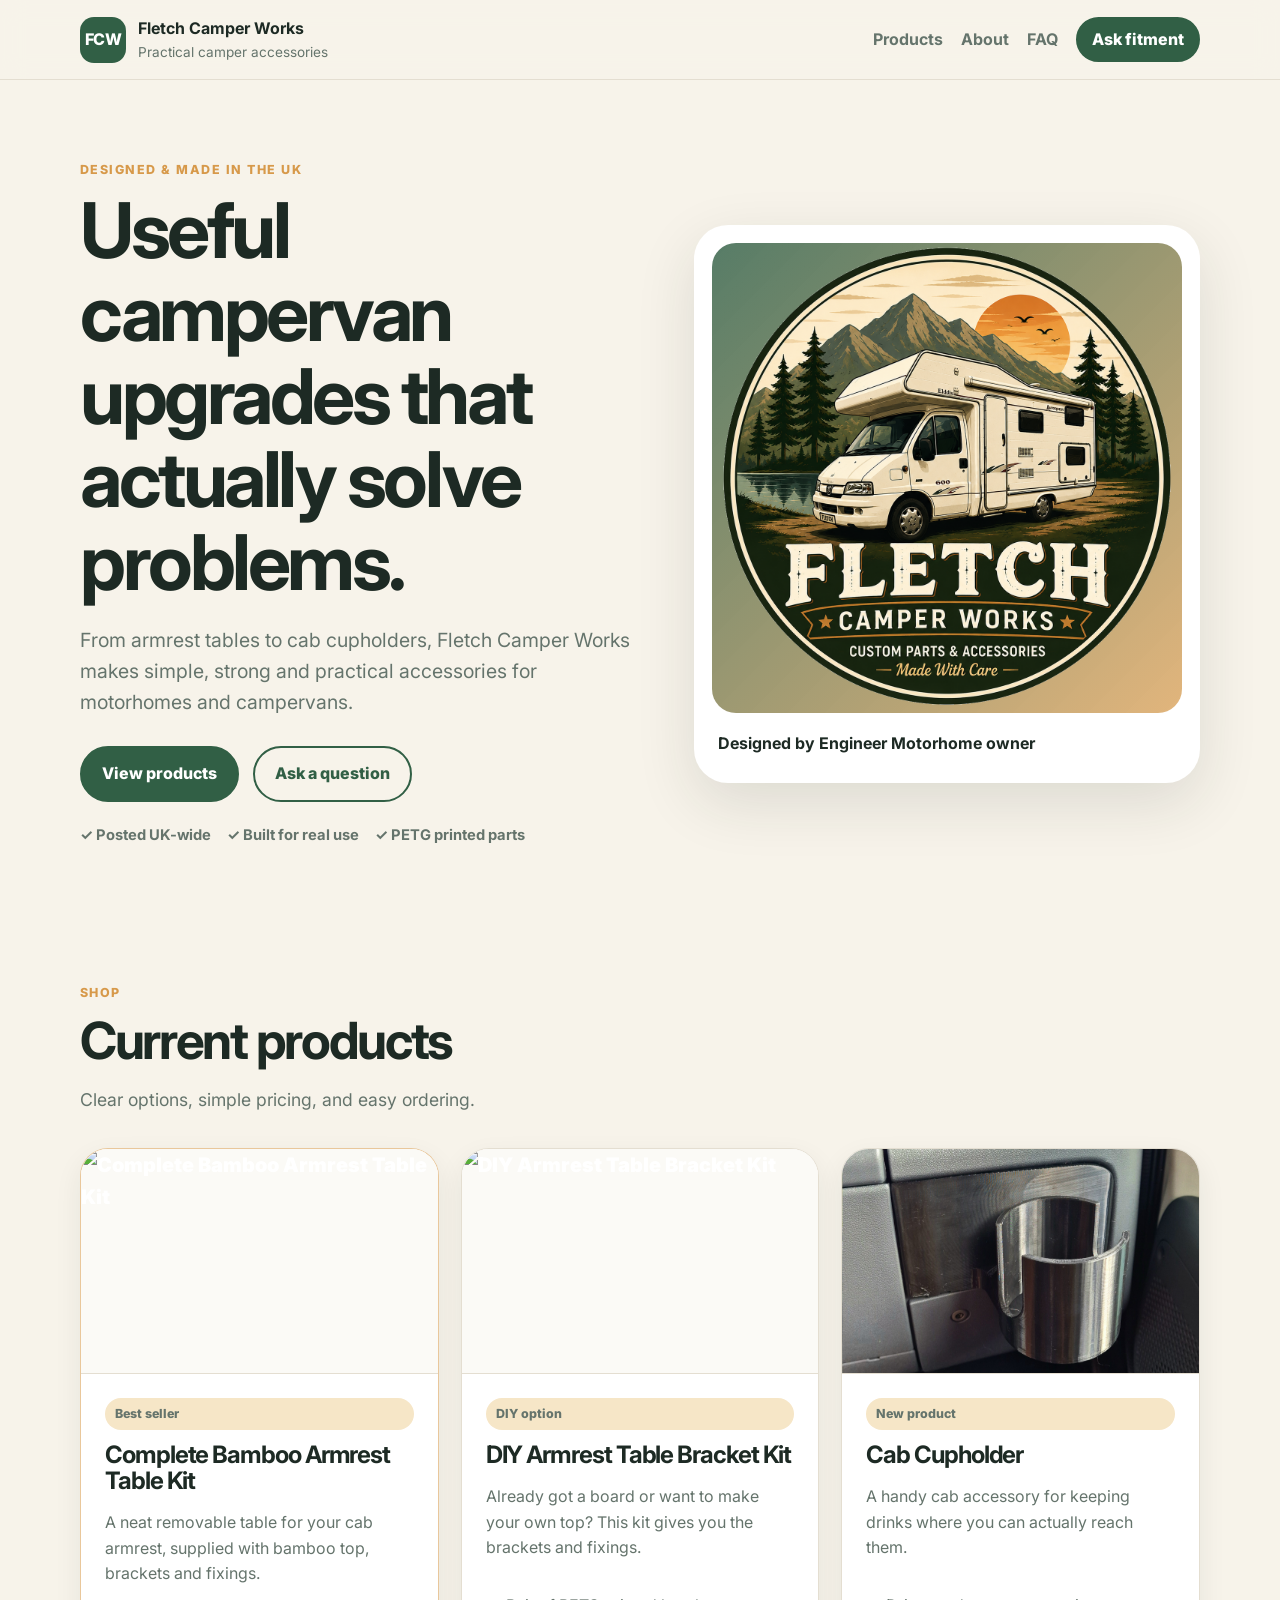
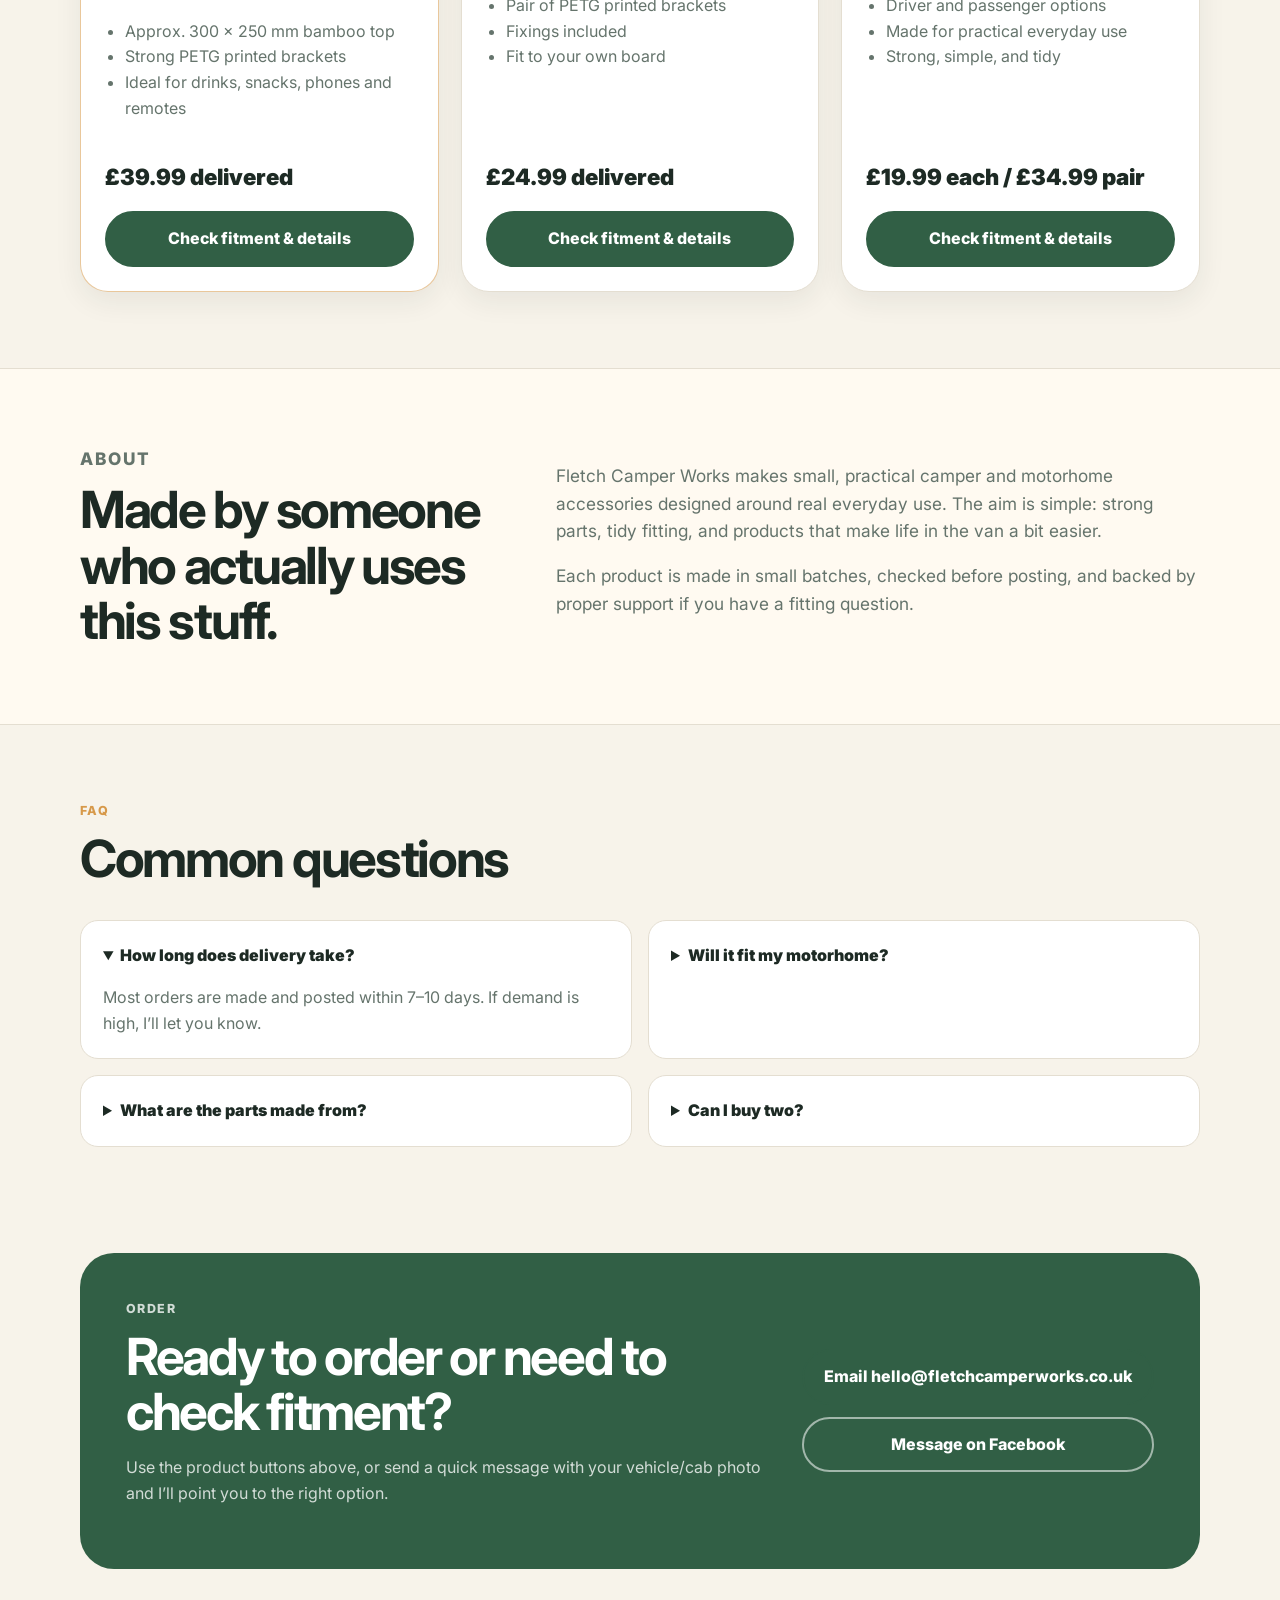
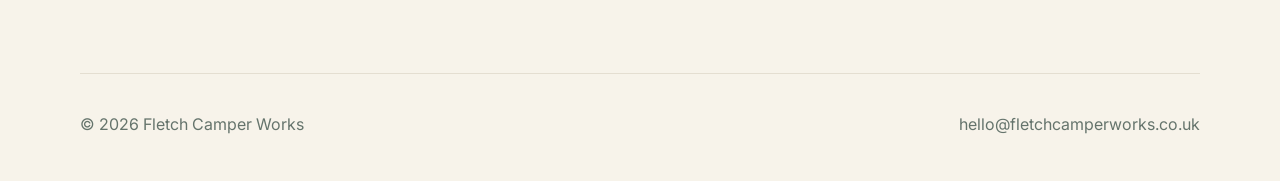
==== index.html @ 25014a14 "Add files via upload" ====
<!DOCTYPE html>
<html lang="en">
<head>
  <meta charset="UTF-8" />
  <meta name="viewport" content="width=device-width, initial-scale=1.0" />
  <title>Fletch Camper Works | Campervan Accessories</title>
  <meta name="description" content="Practical campervan and motorhome accessories designed and made in the UK by Fletch Camper Works." />
  <link rel="preconnect" href="https://fonts.googleapis.com">
  <link rel="preconnect" href="https://fonts.gstatic.com" crossorigin>
  <link href="https://fonts.googleapis.com/css2?family=Inter:wght@400;600;700;800&display=swap" rel="stylesheet">
  <link rel="stylesheet" href="styles.css" />
</head>
<body>
  <header class="site-header">
    <div class="container nav">
      <a class="brand" href="index.html">
        <div class="brand-mark">FCW</div>
        <div><strong>Fletch Camper Works</strong><span>Practical camper accessories</span></div>
      </a>
      <nav>
        <a href="index.html#products">Products</a>
        <a href="index.html#about">About</a>
        <a href="index.html#faq">FAQ</a>
        <a class="button small" href="mailto:hello@fletchcamperworks.co.uk">Ask fitment</a>
      </nav>
    </div>
  </header>

  <main>
    <section class="hero">
      <div class="container hero-grid">
        <div class="hero-copy">
          <p class="eyebrow">Designed &amp; made in the UK</p>
          <h1>Useful campervan upgrades that actually solve problems.</h1>
          <p class="lead">From armrest tables to cab cupholders, Fletch Camper Works makes simple, strong and practical accessories for motorhomes and campervans.</p>
          <div class="hero-actions">
            <a class="button" href="#products">View products</a>
            <a class="button ghost" href="mailto:hello@fletchcamperworks.co.uk">Ask a question</a>
          </div>
          <div class="trust-row"><span>✓ Posted UK-wide</span><span>✓ Built for real use</span><span>✓ PETG printed parts</span></div>
        </div>
        <div class="hero-card">
          <div class="mock-photo"><img src="images/homepage-hero.png" alt="Fletch Camper Works product in use"></div>
          <div class="hero-note"><strong>Designed by Engineer Motorhome owner</strong><p></p></div>
        </div>
      </div>
    </section>

    <section id="products" class="section">
      <div class="container">
        <div class="section-heading"><p class="eyebrow">Shop</p><h2>Current products</h2><p>Clear options, simple pricing, and easy ordering.</p></div>
        <div class="product-grid">
          <article class="product-card featured">
            <div class="product-image"><img src="images/products/complete-armrest-table-kit/card.jpg" alt="Complete Bamboo Armrest Table Kit"></div>
            <div class="product-content">
              <p class="tag">Best seller</p>
              <h3>Complete Bamboo Armrest Table Kit</h3>
              <p>A neat removable table for your cab armrest, supplied with bamboo top, brackets and fixings.</p>
              <ul>
                <li>Approx. 300 × 250 mm bamboo top</li>
                <li>Strong PETG printed brackets</li>
                <li>Ideal for drinks, snacks, phones and remotes</li>
              </ul>
              <div class="price">£39.99 delivered</div>
              <a class="button full" href="complete-armrest-table-kit.html">Check fitment & details</a>
            </div>
          </article>

          <article class="product-card">
            <div class="product-image"><img src="images/products/diy-armrest-bracket-kit/card.jpg" alt="DIY Armrest Table Bracket Kit"></div>
            <div class="product-content">
              <p class="tag">DIY option</p>
              <h3>DIY Armrest Table Bracket Kit</h3>
              <p>Already got a board or want to make your own top? This kit gives you the brackets and fixings.</p>
              <ul>
                <li>Pair of PETG printed brackets</li>
                <li>Fixings included</li>
                <li>Fit to your own board</li>
              </ul>
              <div class="price">£24.99 delivered</div>
              <a class="button full" href="diy-armrest-bracket-kit.html">Check fitment & details</a>
            </div>
          </article>

          <article class="product-card">
            <div class="product-image"><img src="images/products/cab-cupholder/card.jpg" alt="Cab Cupholder"></div>
            <div class="product-content">
              <p class="tag">New product</p>
              <h3>Cab Cupholder</h3>
              <p>A handy cab accessory for keeping drinks where you can actually reach them.</p>
              <ul>
                <li>Driver and passenger options</li>
                <li>Made for practical everyday use</li>
                <li>Strong, simple, and tidy</li>
              </ul>
              <div class="price">£19.99 each / £34.99 pair</div>
              <a class="button full" href="cab-cupholder.html">Check fitment & details</a>
            </div>
          </article>
        </div>
      </div>
    </section>

    <section id="about" class="section alt"><div class="container split"><div><p class="eyebrow">About</p><h2>Made by someone who actually uses this stuff.</h2></div><div><p>Fletch Camper Works makes small, practical camper and motorhome accessories designed around real everyday use. The aim is simple: strong parts, tidy fitting, and products that make life in the van a bit easier.</p>
<p>Each product is made in small batches, checked before posting, and backed by proper support if you have a fitting question.</p></div></div></section>

    <section id="faq" class="section"><div class="container"><div class="section-heading"><p class="eyebrow">FAQ</p><h2>Common questions</h2></div><div class="faq-grid"><details open><summary>How long does delivery take?</summary><p>Most orders are made and posted within 7–10 days. If demand is high, I’ll let you know.</p></details><details><summary>Will it fit my motorhome?</summary><p>Many Fiat and Peugeot based cabs share similar layouts, but please message with a photo if you are unsure.</p></details><details><summary>What are the parts made from?</summary><p>The printed parts are made from PETG, chosen because it is tougher and more heat resistant than standard PLA.</p></details><details><summary>Can I buy two?</summary><p>Yes. Some products are available as driver and passenger side versions, or as discounted pairs where listed.</p></details></div></div></section>

    <section id="order" class="section cta"><div class="container cta-box"><div><p class="eyebrow">Order</p><h2>Ready to order or need to check fitment?</h2><p>Use the product buttons above, or send a quick message with your vehicle/cab photo and I’ll point you to the right option.</p></div><div class="cta-actions"><a class="button" href="mailto:hello@fletchcamperworks.co.uk">Email hello@fletchcamperworks.co.uk</a><a class="button ghost light" href="https://www.facebook.com/" target="_blank" rel="noopener">Message on Facebook</a></div></div></section>
  </main>

  <footer class="site-footer">
    <div class="container footer-grid">
      <p>© <span id="year"></span> Fletch Camper Works</p>
      <p><a href="mailto:hello@fletchcamperworks.co.uk">hello@fletchcamperworks.co.uk</a></p>
    </div>
  </footer>
  <script src="script.js"></script>
</body>
</html>
---- styles.css ----
:root {
  --bg: #f7f3ea;
  --card: #ffffff;
  --ink: #1d2a24;
  --muted: #65746c;
  --accent: #315f45;
  --accent-2: #d7994a;
  --line: #e4ded1;
  --shadow: 0 20px 60px rgba(29, 42, 36, 0.12);
}

* { box-sizing: border-box; }
html { scroll-behavior: smooth; }
body {
  margin: 0;
  font-family: Inter, system-ui, -apple-system, BlinkMacSystemFont, "Segoe UI", sans-serif;
  background: var(--bg);
  color: var(--ink);
  line-height: 1.6;
}

a { color: inherit; text-decoration: none; }
.container { width: min(1120px, calc(100% - 40px)); margin: 0 auto; }

.site-header {
  position: sticky;
  top: 0;
  z-index: 10;
  background: rgba(247, 243, 234, 0.92);
  backdrop-filter: blur(12px);
  border-bottom: 1px solid var(--line);
}
.nav { display: flex; align-items: center; justify-content: space-between; padding: 16px 0; gap: 24px; }
.brand { display: flex; align-items: center; gap: 12px; }
.brand-mark {
  width: 46px; height: 46px; border-radius: 14px;
  display: grid; place-items: center;
  background: var(--accent); color: white; font-weight: 800; letter-spacing: -0.04em;
}
.brand span { display: block; color: var(--muted); font-size: 0.85rem; }
nav { display: flex; align-items: center; gap: 18px; font-weight: 700; }
nav a:not(.button) { color: var(--muted); }

.button {
  display: inline-flex;
  align-items: center;
  justify-content: center;
  border-radius: 999px;
  padding: 13px 20px;
  background: var(--accent);
  color: white;
  font-weight: 800;
  border: 2px solid var(--accent);
  transition: transform .15s ease, box-shadow .15s ease, background .15s ease;
}
.button:hover { transform: translateY(-2px); box-shadow: 0 12px 25px rgba(49,95,69,.2); }
.button.small { padding: 8px 14px; }
.button.ghost { background: transparent; color: var(--accent); }
.button.ghost.light { color: white; border-color: rgba(255,255,255,.55); }
.button.full { width: 100%; }

.hero { padding: 80px 0 60px; }
.hero-grid { display: grid; grid-template-columns: 1.05fr .95fr; gap: 54px; align-items: center; }
.eyebrow { color: var(--accent-2); text-transform: uppercase; font-weight: 800; letter-spacing: .12em; font-size: .78rem; margin: 0 0 10px; }
h1, h2, h3 { line-height: 1.08; margin: 0; letter-spacing: -0.045em; }
h1 { font-size: clamp(2.6rem, 6vw, 5.5rem); }
h2 { font-size: clamp(2rem, 4vw, 3.4rem); }
h3 { font-size: 1.5rem; }
.lead { font-size: 1.22rem; color: var(--muted); max-width: 620px; }
.hero-actions { display: flex; gap: 14px; flex-wrap: wrap; margin: 28px 0 22px; }
.trust-row { display: flex; gap: 16px; flex-wrap: wrap; color: var(--muted); font-weight: 700; font-size: .92rem; }
.hero-card { background: var(--card); padding: 18px; border-radius: 34px; box-shadow: var(--shadow); }
.mock-photo {
  min-height: 380px;
  border-radius: 24px;
  background:
    linear-gradient(135deg, rgba(49,95,69,.82), rgba(215,153,74,.72)),
    radial-gradient(circle at top left, #fff, transparent 38%);
  display: grid;
  place-items: center;
  color: white;
  font-weight: 800;
  text-align: center;
}
.hero-note { padding: 18px 6px 4px; }
.hero-note p { color: var(--muted); margin: 4px 0 0; }

.section { padding: 76px 0; }
.section.alt { background: #fffaf1; border-block: 1px solid var(--line); }
.section-heading { max-width: 680px; margin-bottom: 34px; }
.section-heading p:last-child { color: var(--muted); font-size: 1.1rem; }
.product-grid { display: grid; grid-template-columns: repeat(3, 1fr); gap: 22px; align-items: stretch; }
.product-card {
  background: var(--card);
  border: 1px solid var(--line);
  border-radius: 28px;
  overflow: hidden;
  box-shadow: 0 10px 28px rgba(29,42,36,.07);
  display: flex;
  flex-direction: column;
  height: 100%;
}
.product-card.featured { border-color: rgba(215,153,74,.55); }
.product-image {
  height: 225px;
  flex: 0 0 225px;
  display: grid;
  place-items: center;
  background: #fbfaf6;
  color: white;
  font-weight: 900;
  font-size: 1.25rem;
  border-bottom: 1px solid var(--line);
}
.product-content { padding: 24px; display: flex; flex-direction: column; flex: 1; }
.tag {
  display: inline-block;
  margin: 0 0 12px;
  padding: 6px 10px;
  border-radius: 999px;
  background: #f6e6c7;
  color: #84530d;
  font-weight: 800;
  font-size: .78rem;
}
.product-content p { color: var(--muted); }
ul { padding-left: 20px; color: var(--muted); }
.price { font-size: 1.4rem; font-weight: 900; margin: auto 0 16px; padding-top: 22px; }
.split { display: grid; grid-template-columns: .8fr 1.2fr; gap: 46px; align-items: start; }
.split p { color: var(--muted); font-size: 1.08rem; }
.faq-grid { display: grid; grid-template-columns: repeat(2, 1fr); gap: 16px; }
details { background: var(--card); padding: 22px; border-radius: 18px; border: 1px solid var(--line); }
summary { cursor: pointer; font-weight: 900; }
details p { color: var(--muted); margin-bottom: 0; }
.cta { padding-top: 30px; }
.cta-box {
  background: var(--accent);
  color: white;
  border-radius: 34px;
  padding: 46px;
  display: grid;
  grid-template-columns: 1fr auto;
  gap: 28px;
  align-items: center;
}
.cta-box p { color: rgba(255,255,255,.78); }
.cta-actions { display: grid; gap: 12px; }
.site-footer { padding: 28px 0; color: var(--muted); }
.footer-grid { display: flex; justify-content: space-between; gap: 20px; border-top: 1px solid var(--line); padding-top: 22px; }

@media (max-width: 860px) {
  nav { display: none; }
  .hero-grid, .product-grid, .split, .faq-grid, .cta-box { grid-template-columns: 1fr; }
  .hero { padding-top: 48px; }
  .mock-photo { min-height: 260px; }
  .cta-box { padding: 30px; }
  .footer-grid { flex-direction: column; }
}


/* Product detail pages */
.product-hero { padding-top: 70px; }
.product-detail-grid { display: grid; grid-template-columns: 1fr .9fr; gap: 48px; align-items: center; }
.product-detail-grid.compact { align-items: start; }
.product-gallery { display: grid; gap: 14px; }
.gallery-row { display: grid; grid-template-columns: 1fr 1fr; gap: 14px; }
.cab-image {
  border-radius: 26px;
  background:
    linear-gradient(135deg, rgba(49,95,69,.86), rgba(215,153,74,.75)),
    radial-gradient(circle at top left, #fff, transparent 42%);
  color: white;
  display: grid;
  place-items: center;
  text-align: center;
  font-weight: 900;
  padding: 22px;
  min-height: 170px;
  box-shadow: 0 10px 28px rgba(29,42,36,.08);
}
.cab-image.main { min-height: 350px; font-size: 1.45rem; }
.small-card { min-height: 150px; font-size: .95rem; }
.fitment-layout { display: grid; grid-template-columns: 1.25fr .75fr; gap: 34px; align-items: start; }
.check-list { list-style: none; padding-left: 0; }
.check-list li { position: relative; padding-left: 30px; margin: 12px 0; color: var(--muted); }
.check-list li:before { content: "✓"; position: absolute; left: 0; top: 0; font-weight: 900; color: var(--accent); }
.support-note { font-weight: 700; color: var(--ink); background: #fff; border: 1px solid var(--line); padding: 18px; border-radius: 18px; }
.notice-card, .order-card { background: var(--card); border: 1px solid var(--line); border-radius: 28px; padding: 26px; box-shadow: 0 10px 28px rgba(29,42,36,.07); }
.notice-card { border-color: rgba(215,153,74,.55); }
.notice-card p, .order-card p { color: var(--muted); }
.order-card { display: grid; gap: 14px; }
.small-print { font-size: .85rem; }

@media (max-width: 860px) {
  .product-detail-grid, .fitment-layout { grid-template-columns: 1fr; }
  .cab-image.main { min-height: 240px; }
}

/* Replaceable image support */
.mock-photo img,
.cab-image img {
  width: 100%;
  height: 100%;
  object-fit: cover;
  display: block;
}

/* Homepage product card images: show the full photo without chopping off the bottom */
.product-image img {
  width: 100%;
  height: 100%;
  object-fit: contain;
  object-position: center center;
  display: block;
  background: #fbfaf6;
}
.product-image,
.mock-photo,
.cab-image { overflow: hidden; }
.cab-image { padding: 0; }

/* Product video / extra image and fitment-photo support */
.media-feature {
  border-radius: 24px;
  overflow: hidden;
  background: #fff;
  border: 1px solid var(--line);
  box-shadow: 0 10px 28px rgba(29,42,36,.08);
}
.media-feature img,
.media-feature video {
  width: 100%;
  max-height: 360px;
  display: block;
  object-fit: contain;
  background: #fff;
}
.notice-stack {
  display: grid;
  gap: 18px;
}
.fitment-photo-card {
  background: var(--card);
  border: 1px solid var(--line);
  border-radius: 28px;
  overflow: hidden;
  box-shadow: 0 10px 28px rgba(29,42,36,.07);
}
.fitment-photo-card img {
  width: 100%;
  max-height: 340px;
  display: block;
  object-fit: contain;
  background: #fff;
}
.fitment-photo-card p {
  margin: 0;
  padding: 14px 18px 18px;
  color: var(--muted);
  font-weight: 700;
}

/* Keep detailed product/fitment media visible without hard cropping */
.cab-image img {
  object-fit: cover;
  background: #fff;
}
.mock-photo img {
  object-fit: cover;
}
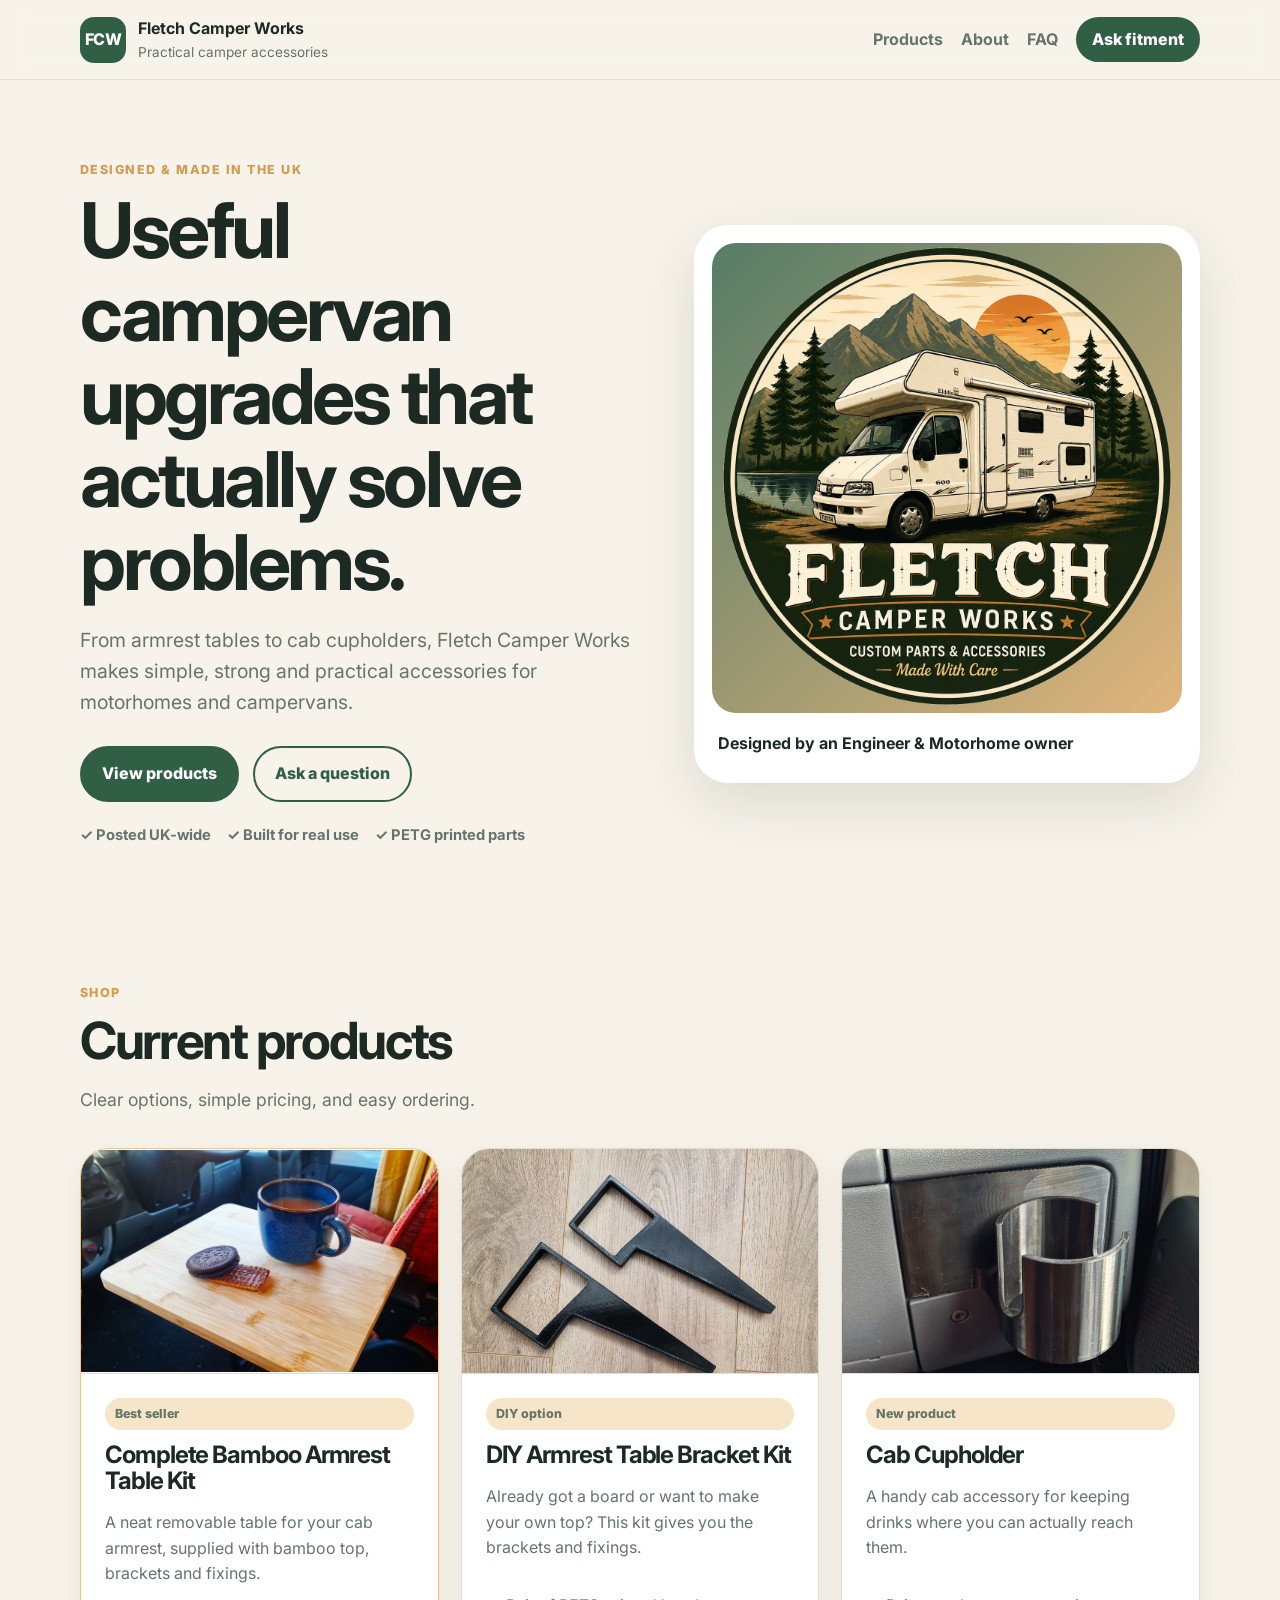
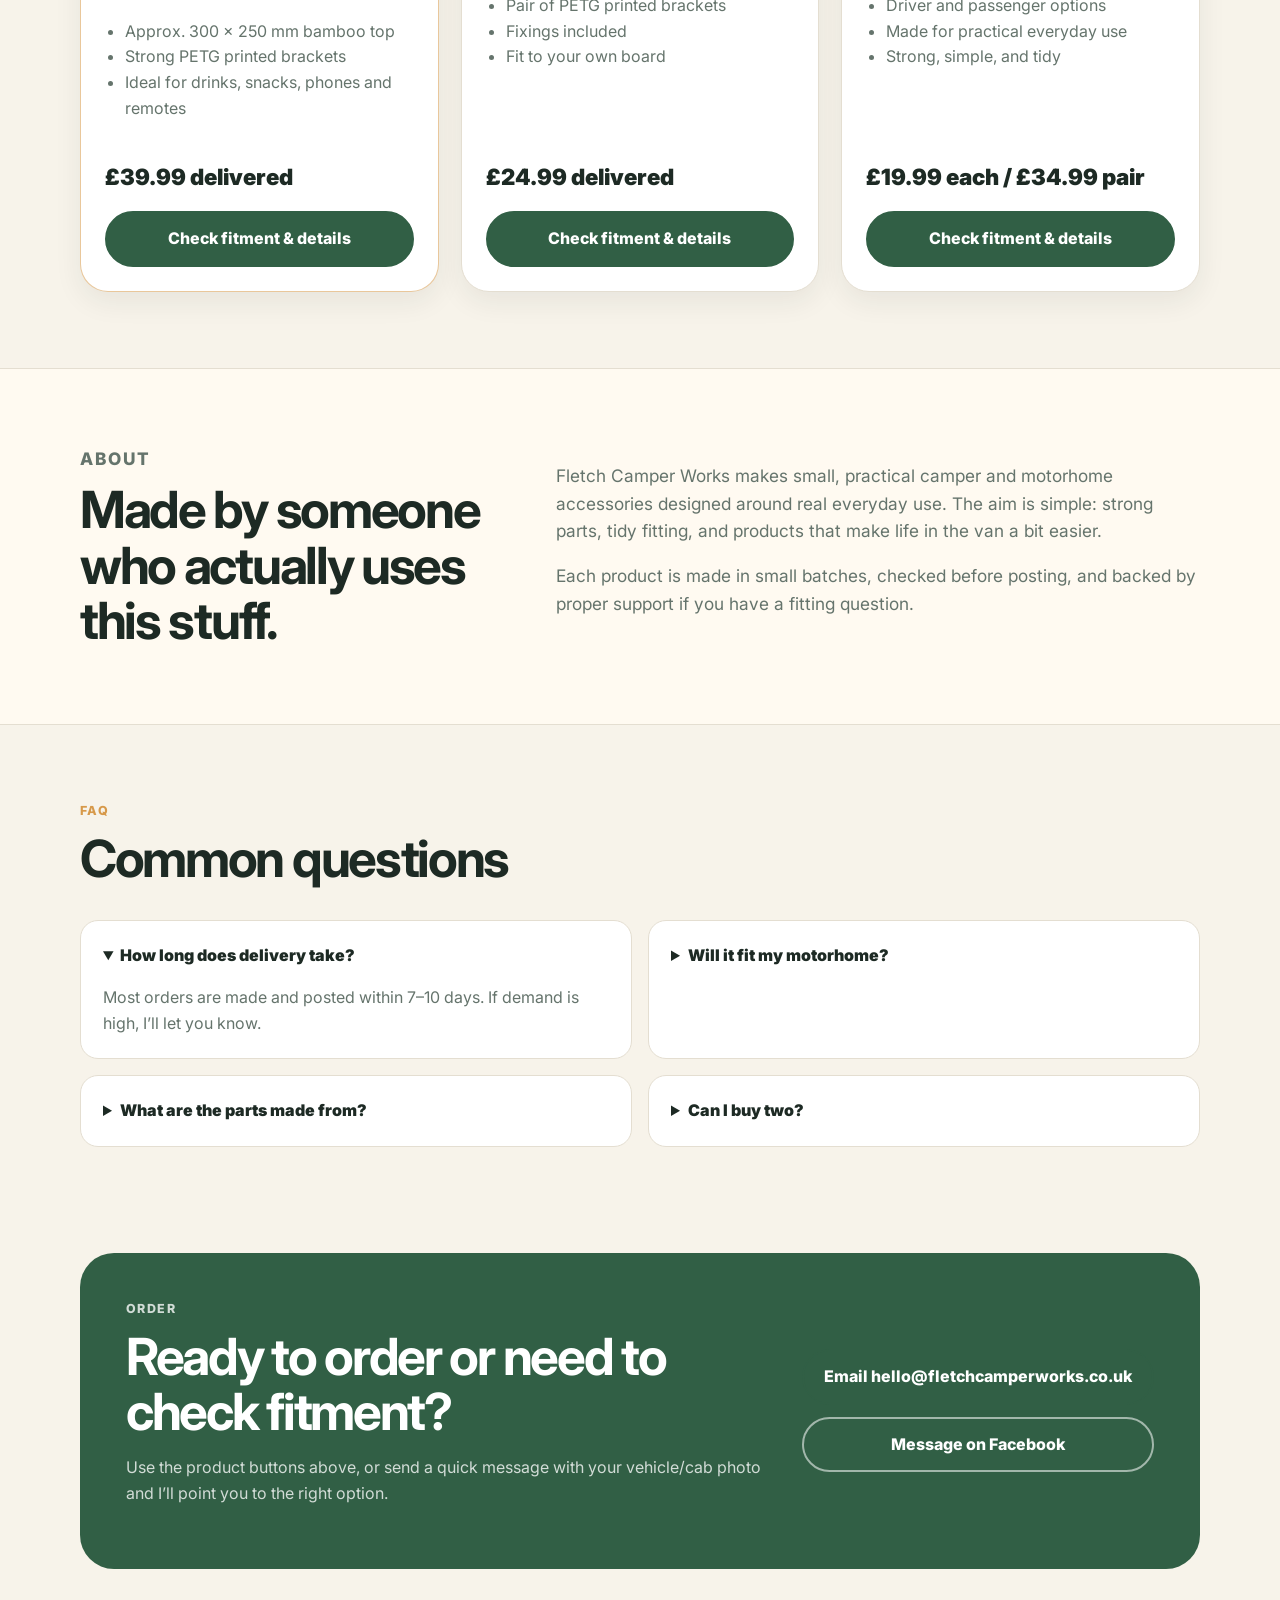
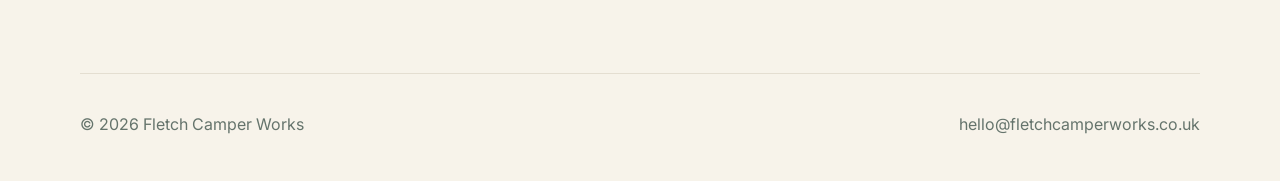
==== commit 83ec0e9a: "Fix HTML entity encoding in index.html" ====
--- a/index.html
+++ b/index.html
@@ -41,7 +41,7 @@
         </div>
         <div class="hero-card">
           <div class="mock-photo"><img src="images/homepage-hero.png" alt="Fletch Camper Works product in use"></div>
-          <div class="hero-note"><strong>Designed by Engineer Motorhome owner</strong><p></p></div>
+          <div class="hero-note"><strong>Designed by an Engineer & Motorhome owner</strong><p></p></div>
         </div>
       </div>
     </section>
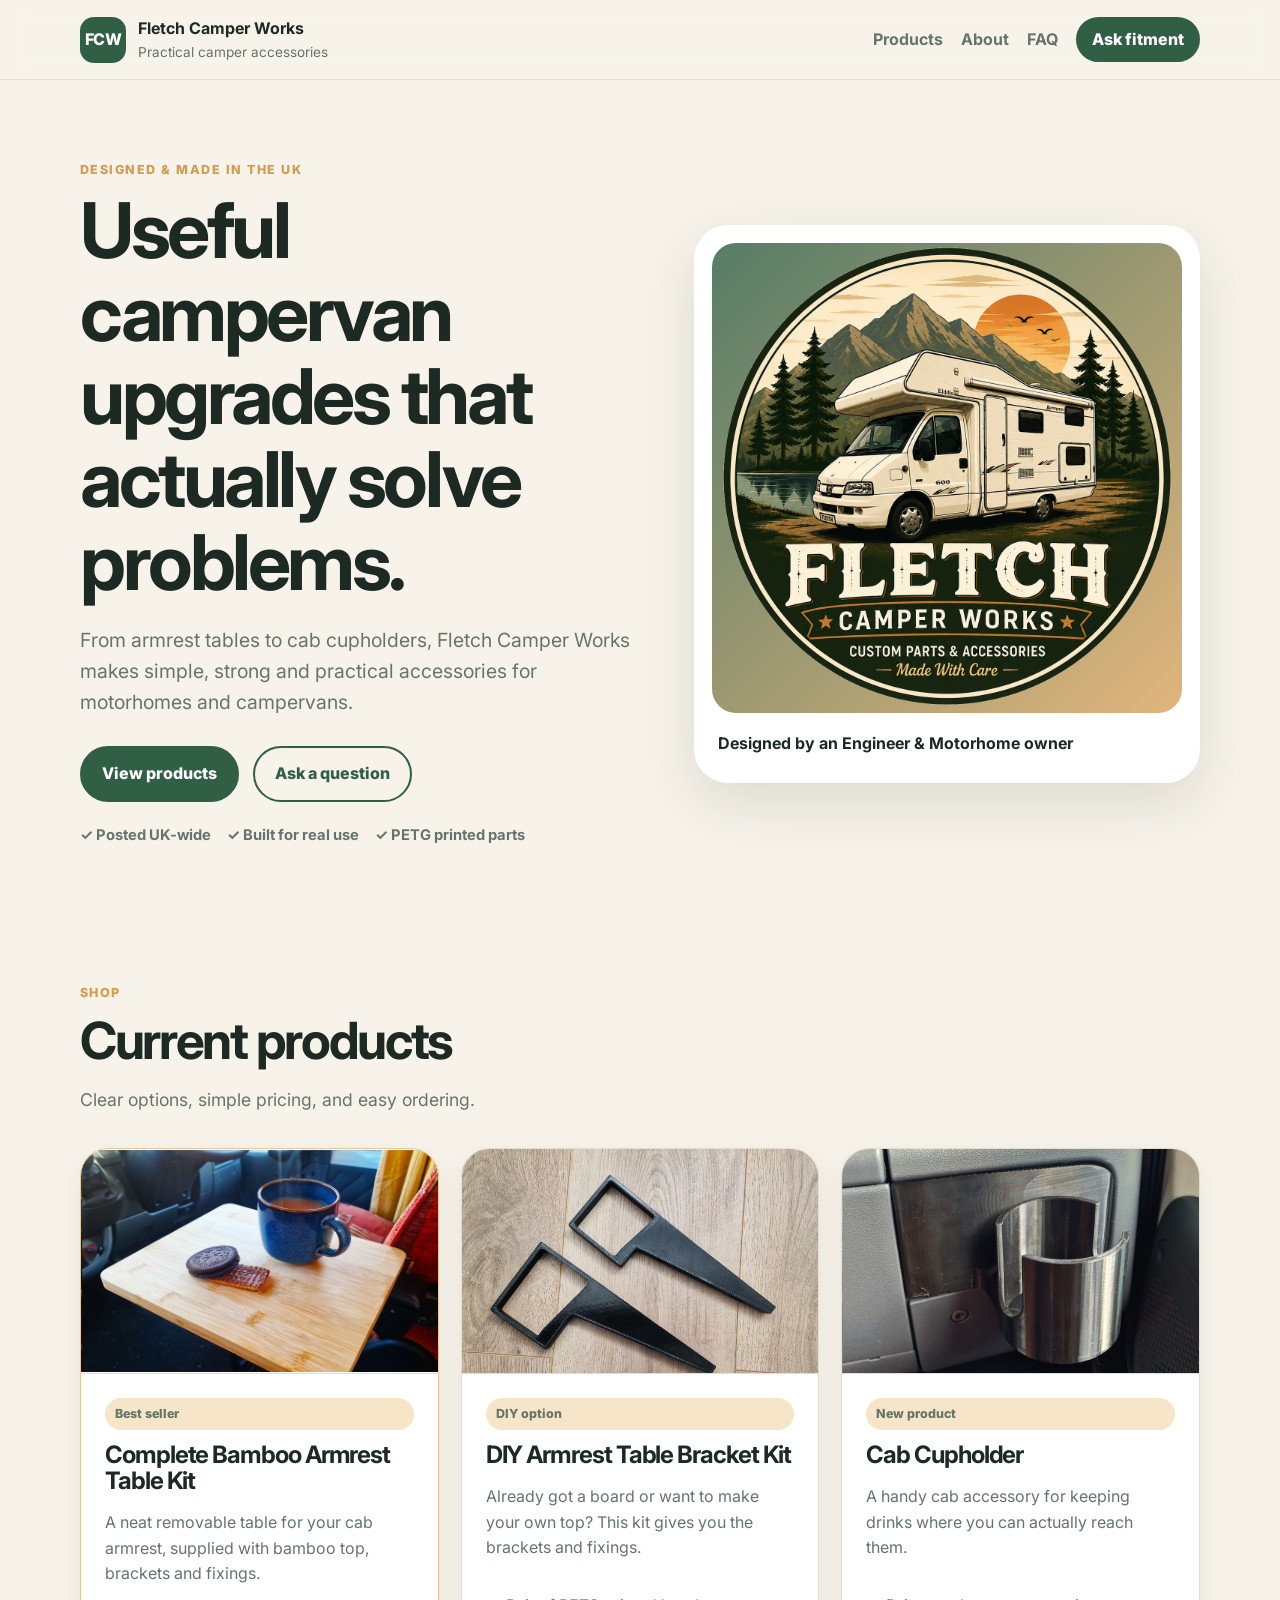
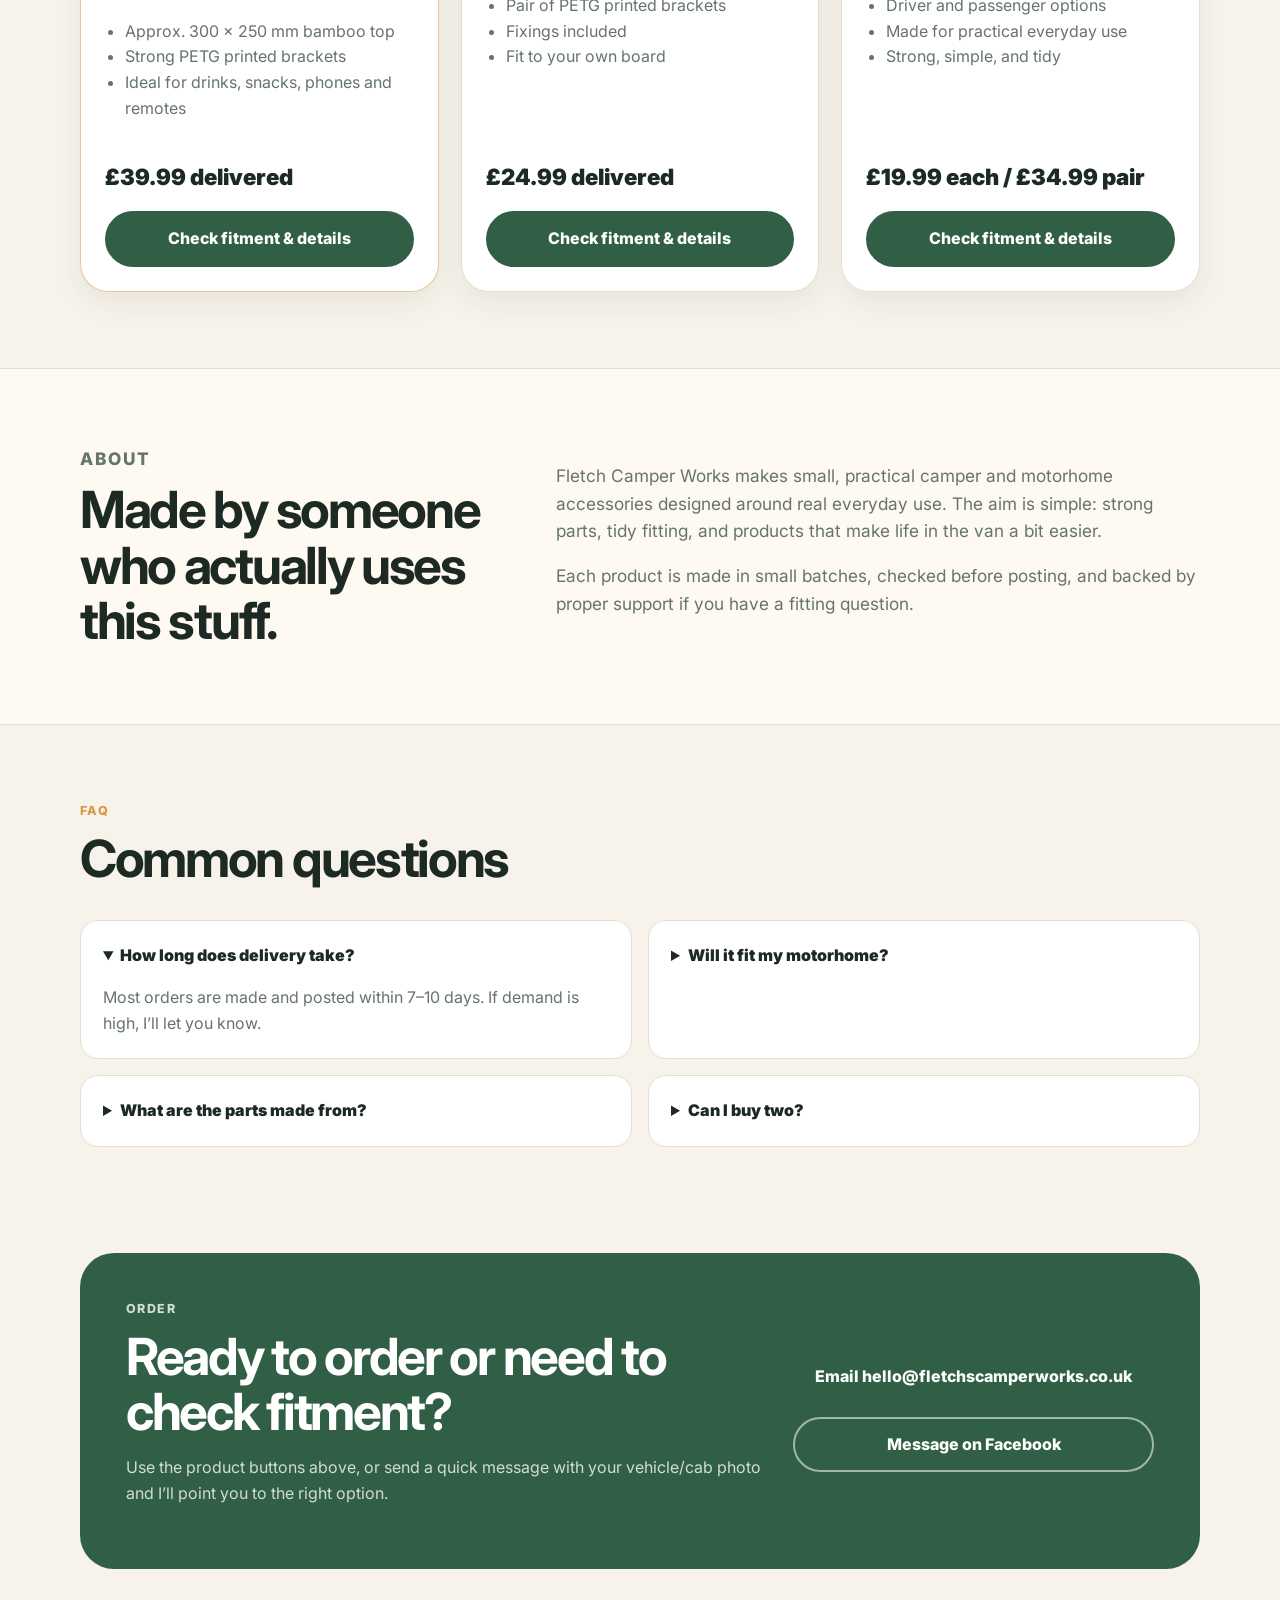
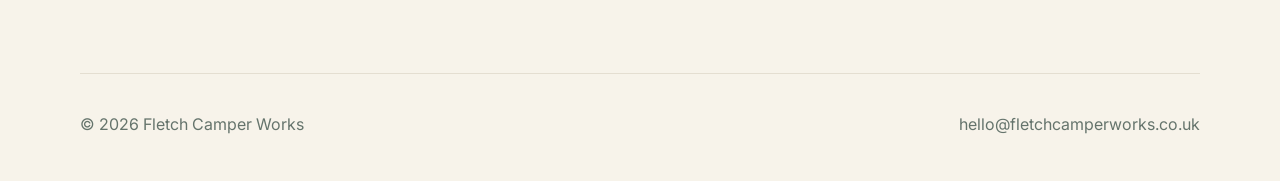
==== commit ae5205f3: "Update index.html" ====
--- a/index.html
+++ b/index.html
@@ -21,7 +21,7 @@
         <a href="index.html#products">Products</a>
         <a href="index.html#about">About</a>
         <a href="index.html#faq">FAQ</a>
-        <a class="button small" href="mailto:hello@fletchcamperworks.co.uk">Ask fitment</a>
+        <a class="button small" href="mailto:hello@fletchscamperworks.co.uk">Ask fitment</a>
       </nav>
     </div>
   </header>
@@ -35,7 +35,7 @@
           <p class="lead">From armrest tables to cab cupholders, Fletch Camper Works makes simple, strong and practical accessories for motorhomes and campervans.</p>
           <div class="hero-actions">
             <a class="button" href="#products">View products</a>
-            <a class="button ghost" href="mailto:hello@fletchcamperworks.co.uk">Ask a question</a>
+            <a class="button ghost" href="mailto:hello@fletchscamperworks.co.uk">Ask a question</a>
           </div>
           <div class="trust-row"><span>✓ Posted UK-wide</span><span>✓ Built for real use</span><span>✓ PETG printed parts</span></div>
         </div>
@@ -106,13 +106,13 @@
 
     <section id="faq" class="section"><div class="container"><div class="section-heading"><p class="eyebrow">FAQ</p><h2>Common questions</h2></div><div class="faq-grid"><details open><summary>How long does delivery take?</summary><p>Most orders are made and posted within 7–10 days. If demand is high, I’ll let you know.</p></details><details><summary>Will it fit my motorhome?</summary><p>Many Fiat and Peugeot based cabs share similar layouts, but please message with a photo if you are unsure.</p></details><details><summary>What are the parts made from?</summary><p>The printed parts are made from PETG, chosen because it is tougher and more heat resistant than standard PLA.</p></details><details><summary>Can I buy two?</summary><p>Yes. Some products are available as driver and passenger side versions, or as discounted pairs where listed.</p></details></div></div></section>
 
-    <section id="order" class="section cta"><div class="container cta-box"><div><p class="eyebrow">Order</p><h2>Ready to order or need to check fitment?</h2><p>Use the product buttons above, or send a quick message with your vehicle/cab photo and I’ll point you to the right option.</p></div><div class="cta-actions"><a class="button" href="mailto:hello@fletchcamperworks.co.uk">Email hello@fletchcamperworks.co.uk</a><a class="button ghost light" href="https://www.facebook.com/" target="_blank" rel="noopener">Message on Facebook</a></div></div></section>
+    <section id="order" class="section cta"><div class="container cta-box"><div><p class="eyebrow">Order</p><h2>Ready to order or need to check fitment?</h2><p>Use the product buttons above, or send a quick message with your vehicle/cab photo and I’ll point you to the right option.</p></div><div class="cta-actions"><a class="button" href="mailto:hello@fletchscamperworks.co.uk">Email hello@fletchscamperworks.co.uk</a><a class="button ghost light" href="https://www.facebook.com/" target="_blank" rel="noopener">Message on Facebook</a></div></div></section>
   </main>
 
   <footer class="site-footer">
     <div class="container footer-grid">
       <p>© <span id="year"></span> Fletch Camper Works</p>
-      <p><a href="mailto:hello@fletchcamperworks.co.uk">hello@fletchcamperworks.co.uk</a></p>
+      <p><a href="mailto:hello@fletchscamperworks.co.uk">hello@fletchcamperworks.co.uk</a></p>
     </div>
   </footer>
   <script src="script.js"></script>
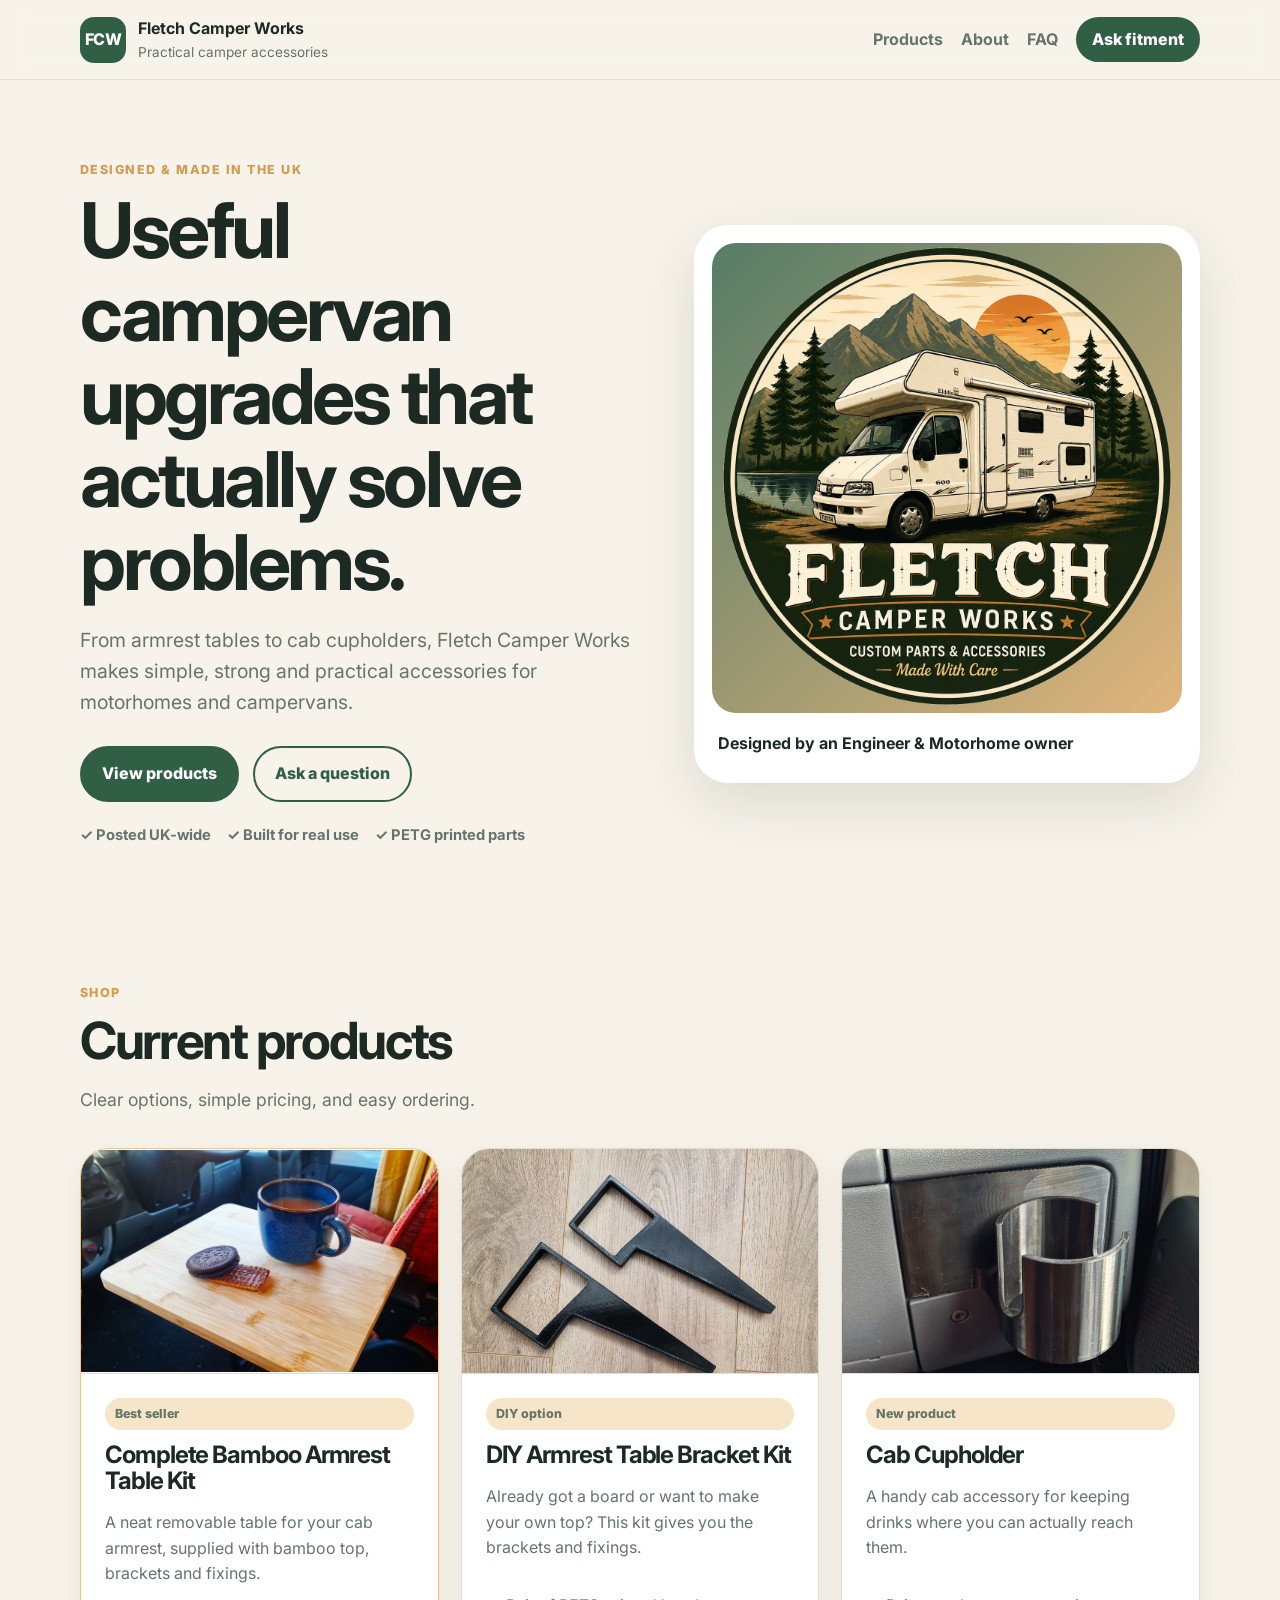
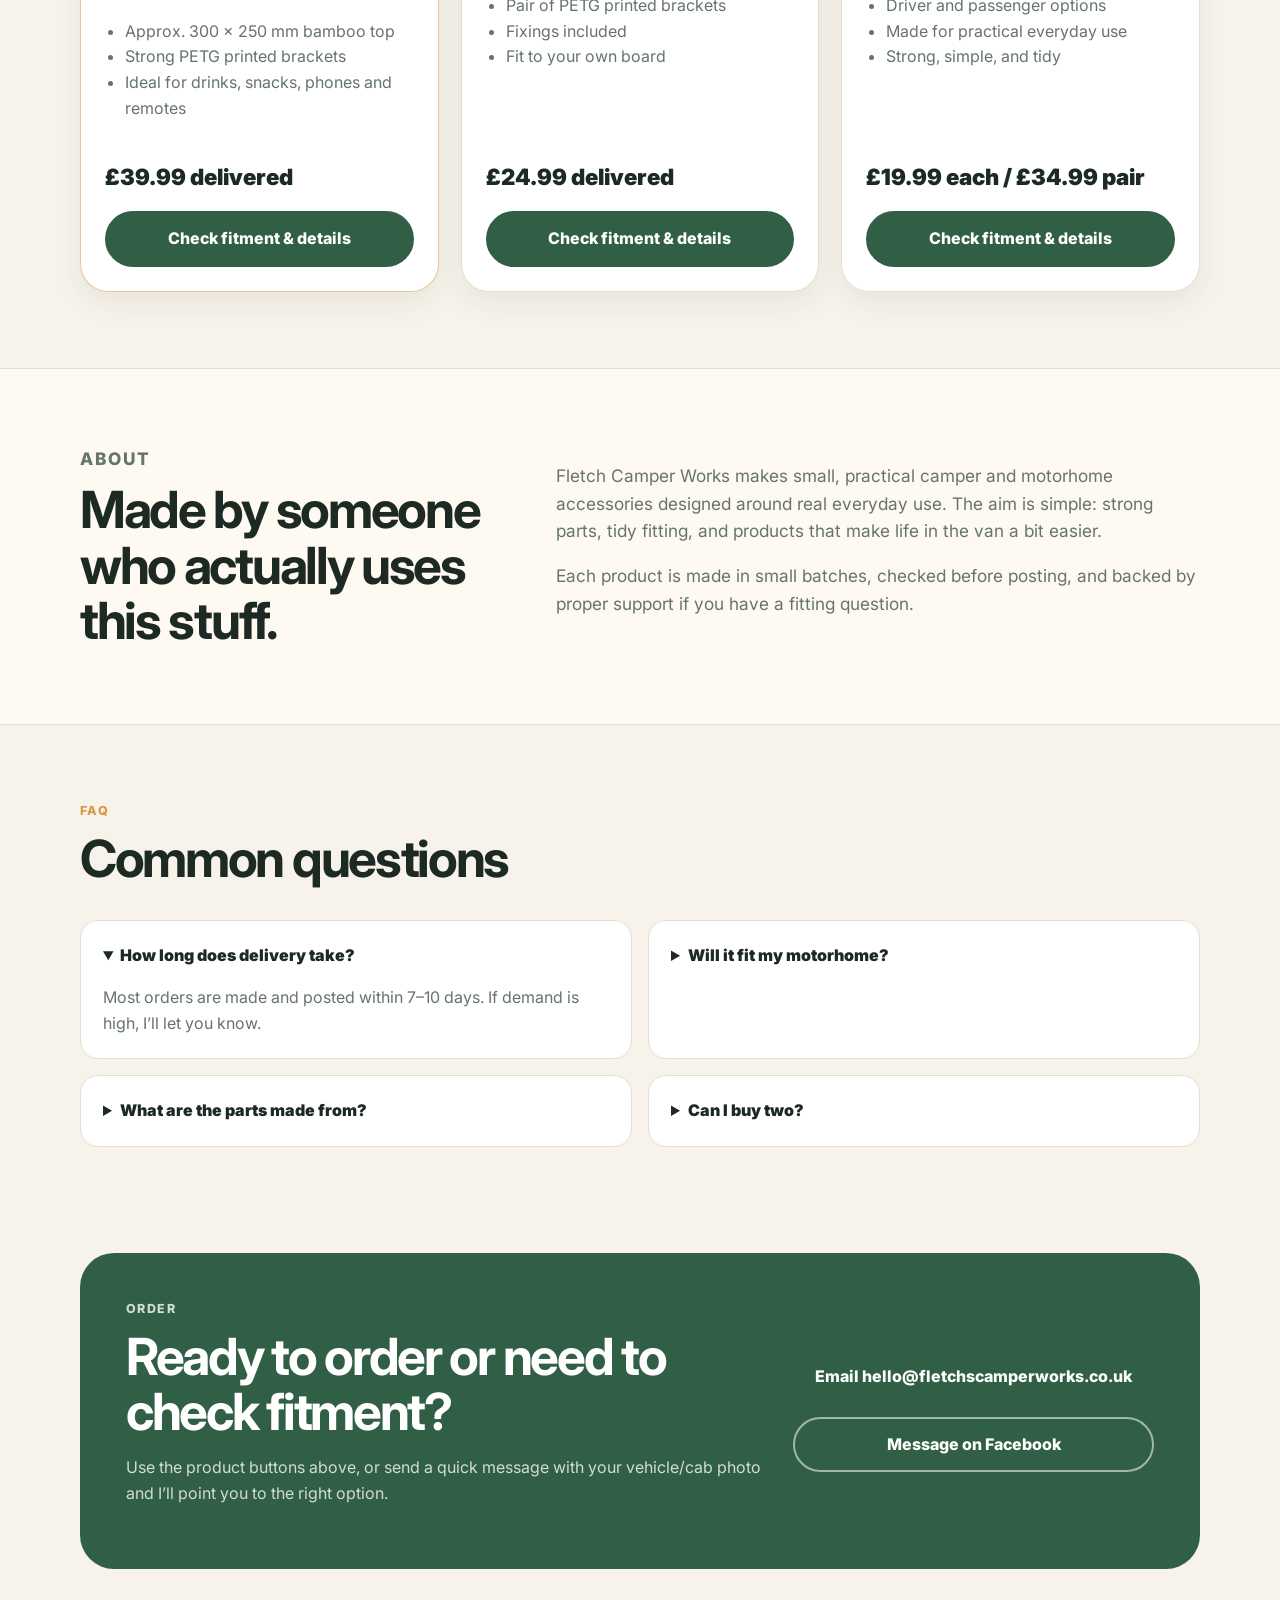
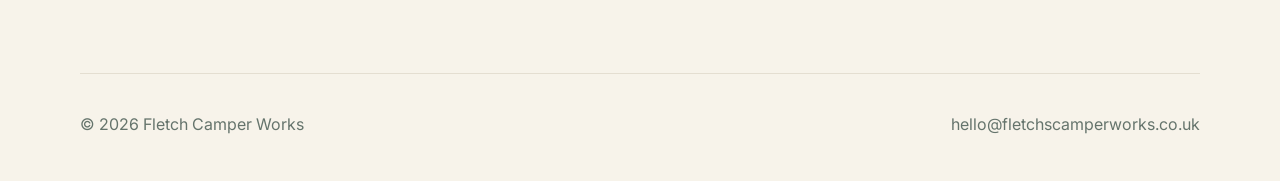
==== commit b8e60532: "Update index.html" ====
--- a/index.html
+++ b/index.html
@@ -112,7 +112,7 @@
   <footer class="site-footer">
     <div class="container footer-grid">
       <p>© <span id="year"></span> Fletch Camper Works</p>
-      <p><a href="mailto:hello@fletchscamperworks.co.uk">hello@fletchcamperworks.co.uk</a></p>
+      <p><a href="mailto:hello@fletchscamperworks.co.uk">hello@fletchscamperworks.co.uk</a></p>
     </div>
   </footer>
   <script src="script.js"></script>
